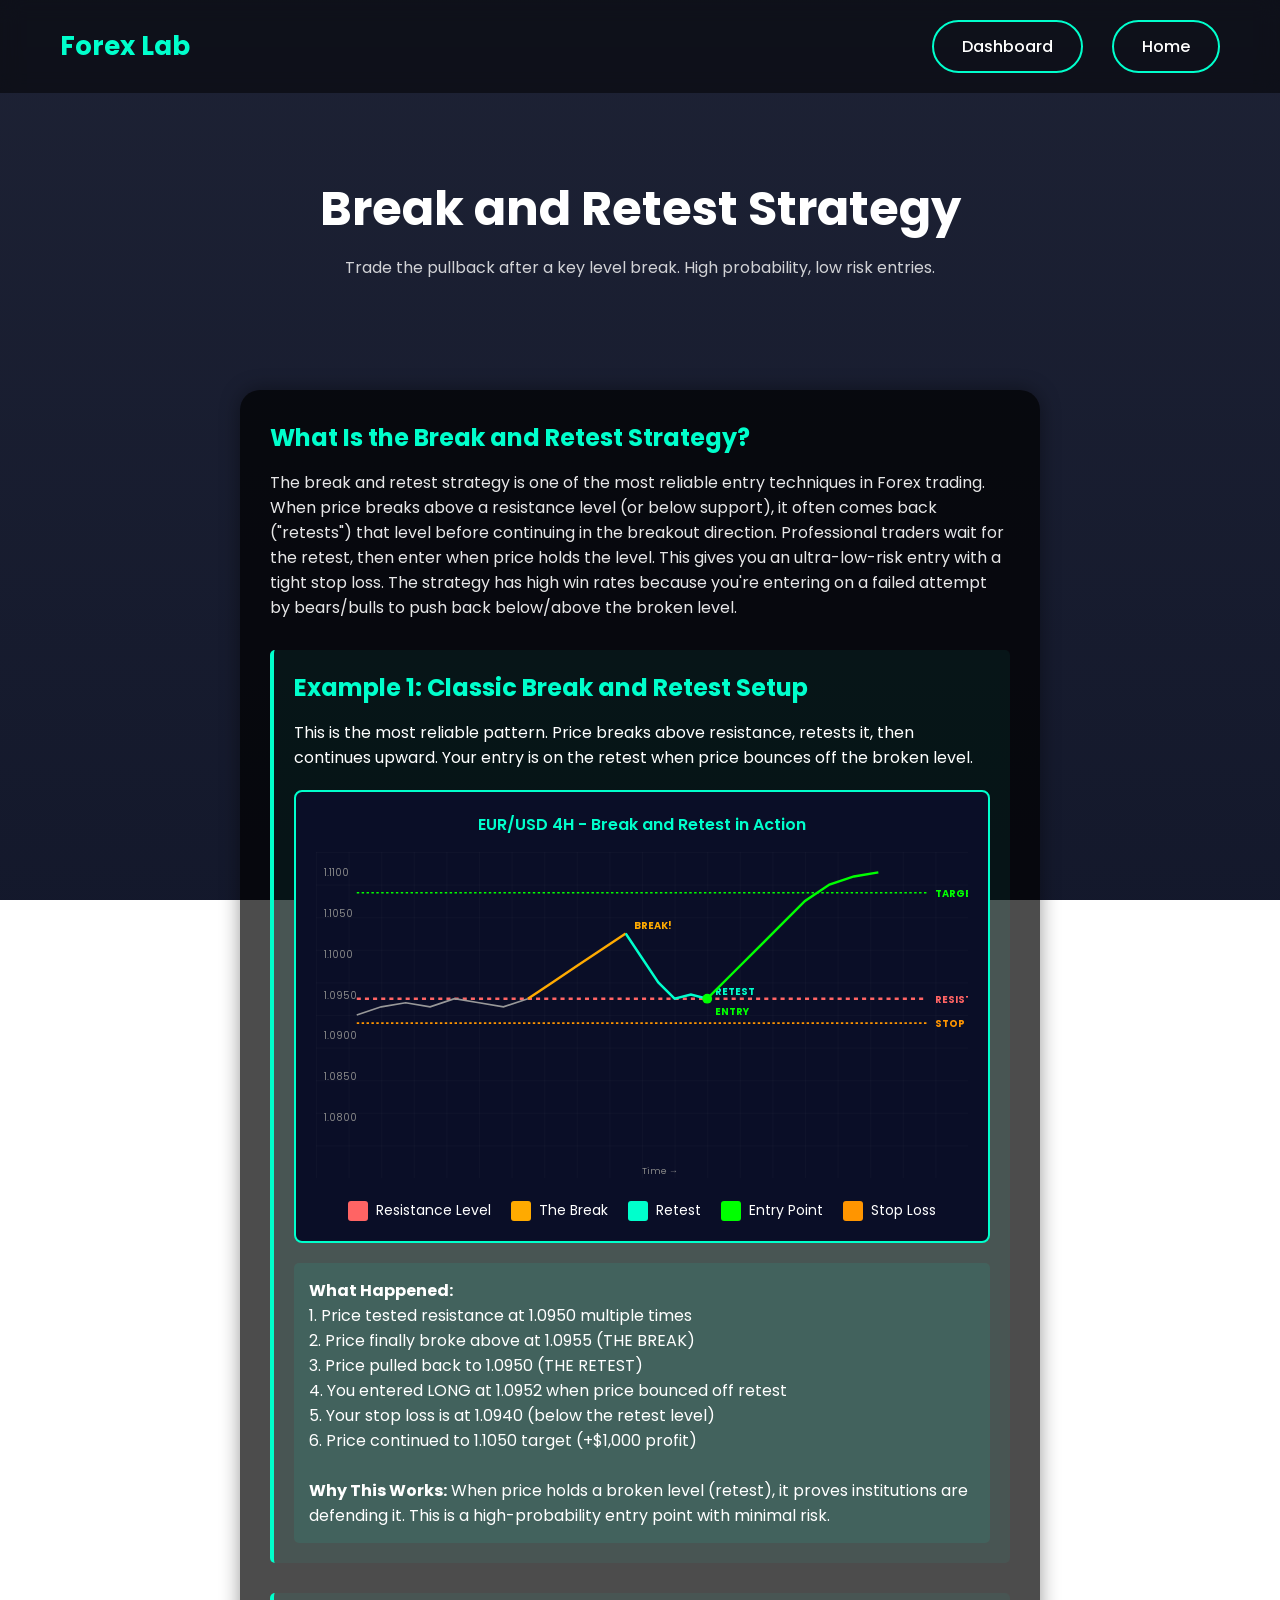
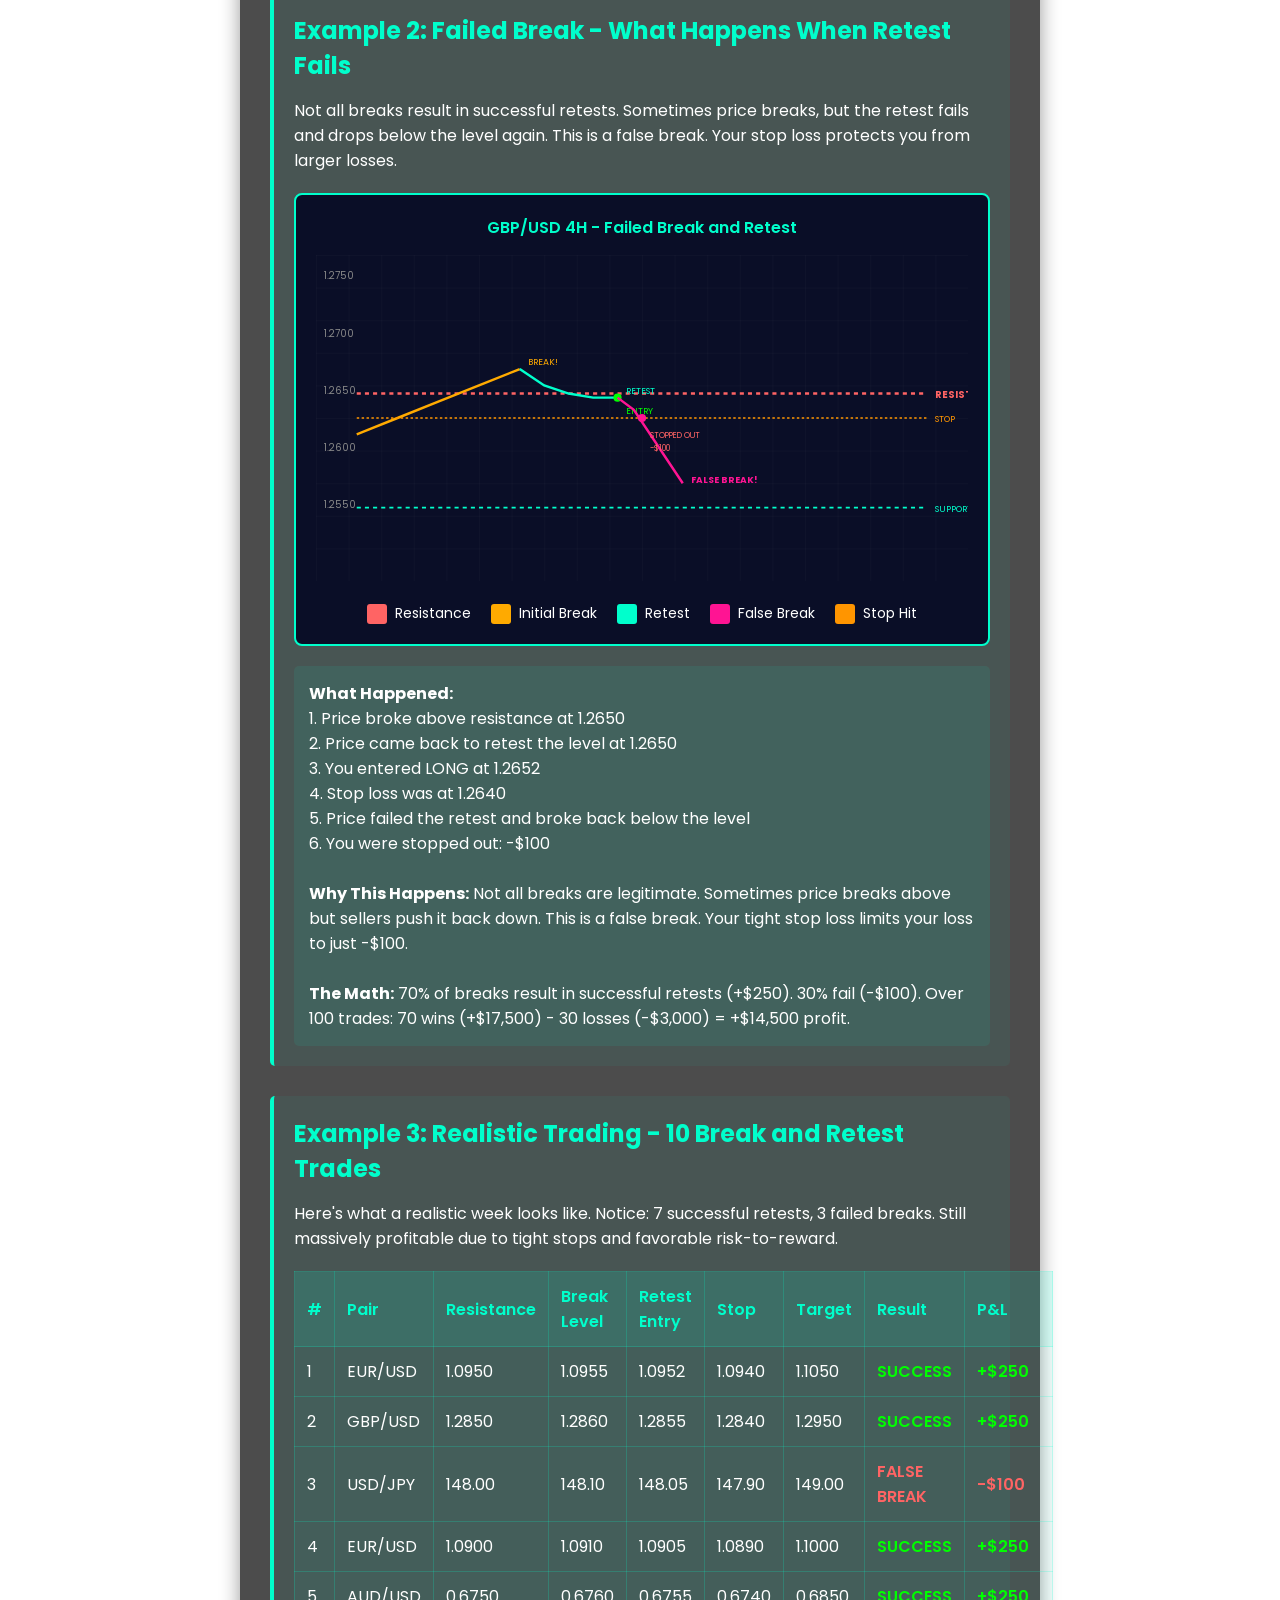
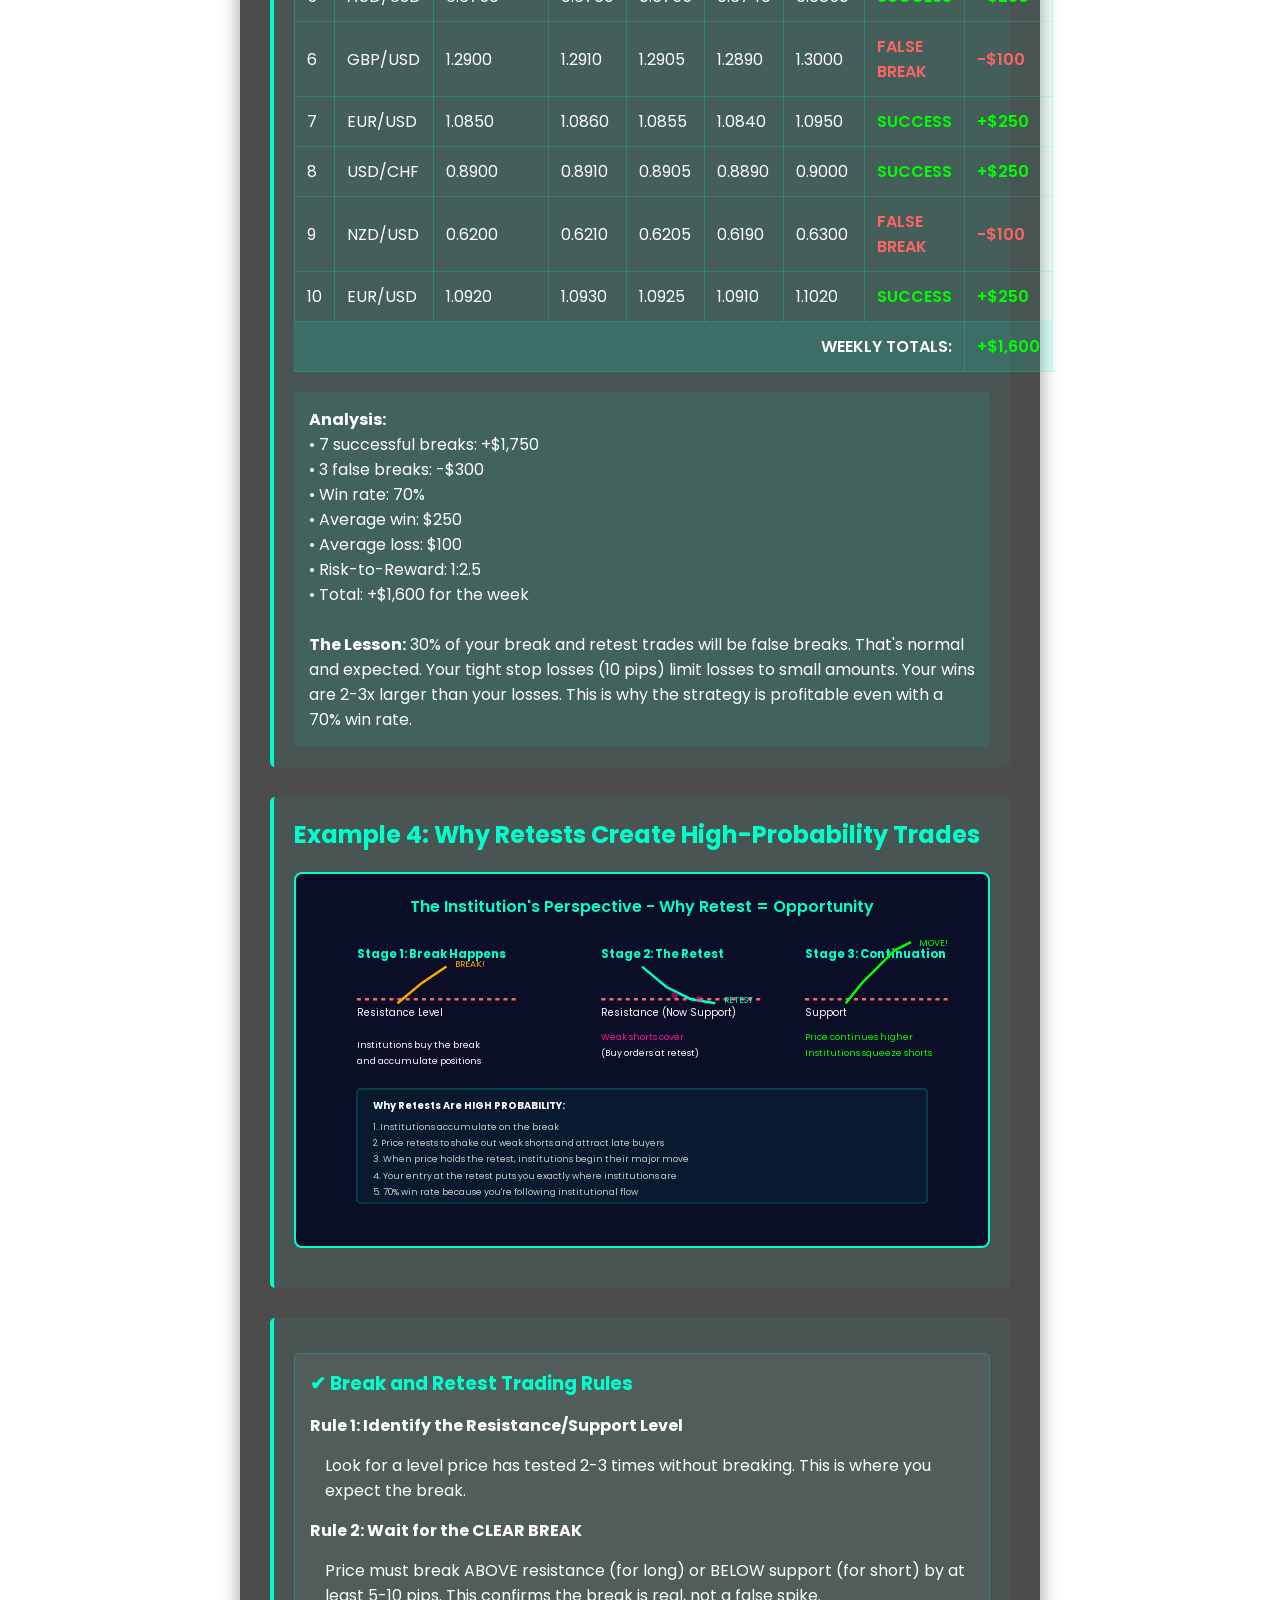
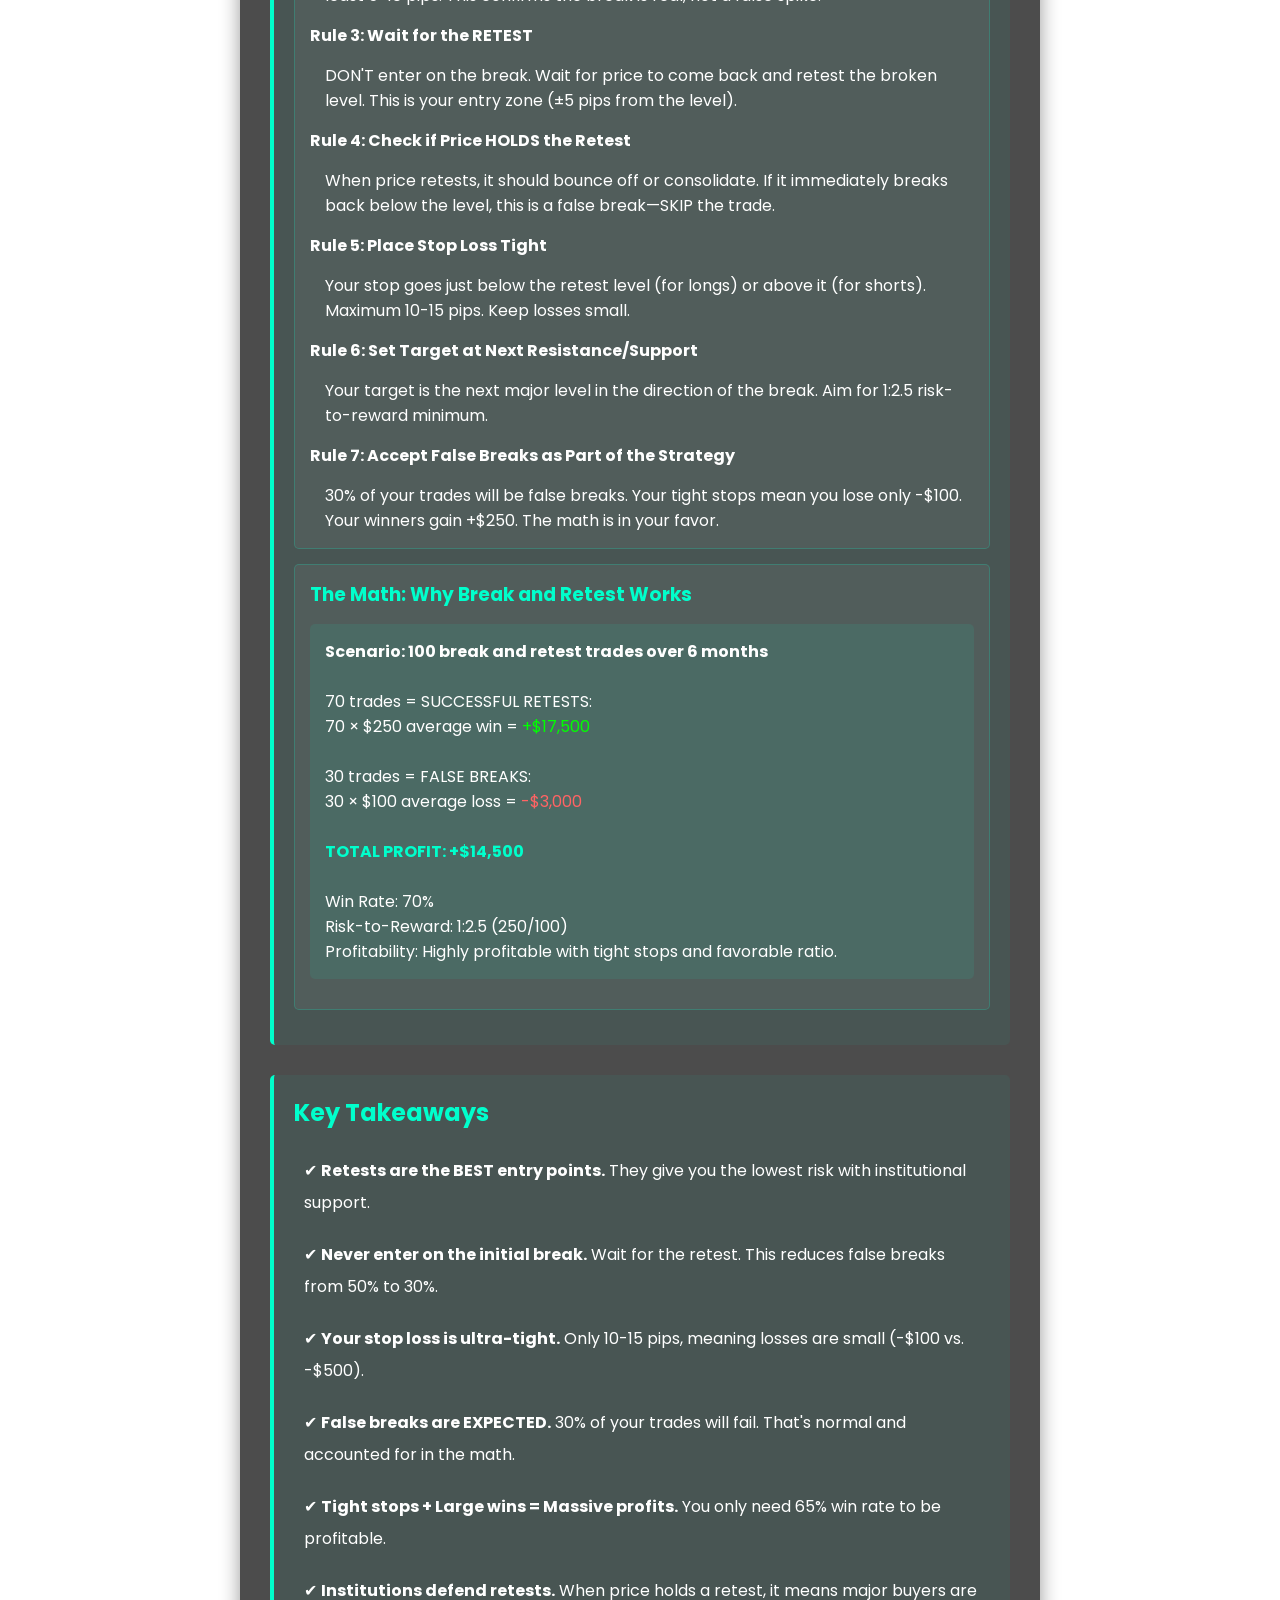
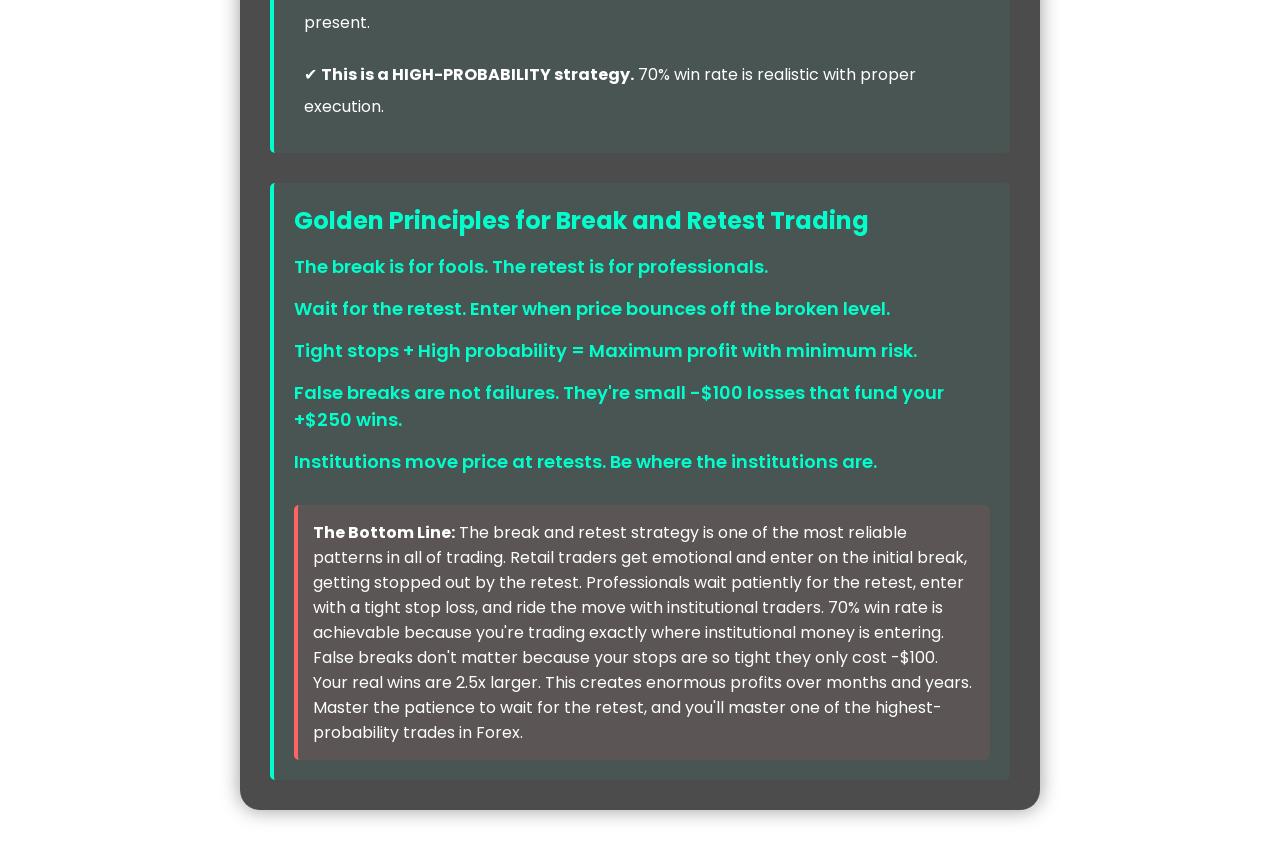
==== break-and-retest.html @ 3609d2b9 "Add files via upload" ====
<!DOCTYPE html>
<html lang="en">
<head>
<meta charset="UTF-8">
<title>Break and Retest Strategy - Forex Lab</title>
<link rel="stylesheet" href="../style.css">
<style>
    .strategy-section {
        margin-top: 30px;
        padding: 20px;
        background: rgba(0, 255, 204, 0.05);
        border-left: 4px solid #00ffcc;
        border-radius: 5px;
    }
    .strategy-card {
        background: rgba(255, 255, 255, 0.05);
        padding: 15px;
        margin: 15px 0;
        border-radius: 5px;
        border: 1px solid rgba(0, 255, 204, 0.2);
    }
    .strategy-card h3 {
        color: #00ffcc;
        margin-bottom: 10px;
    }
    .chart-container {
        background: #0a0e27;
        border: 2px solid #00ffcc;
        border-radius: 8px;
        padding: 20px;
        margin: 20px 0;
        text-align: center;
    }
    .chart-title {
        color: #00ffcc;
        font-weight: 600;
        margin-bottom: 15px;
        font-size: 16px;
    }
    .legend {
        display: flex;
        justify-content: center;
        flex-wrap: wrap;
        gap: 20px;
        margin-top: 15px;
        font-size: 14px;
    }
    .legend-item {
        display: flex;
        align-items: center;
        gap: 8px;
    }
    .legend-color {
        width: 20px;
        height: 20px;
        border-radius: 3px;
    }
    .resistance-color {
        background: #ff6464;
    }
    .break-color {
        background: #ffaa00;
    }
    .retest-color {
        background: #00ffcc;
    }
    .entry-color {
        background: #00ff00;
    }
    .stop-color {
        background: #ff9500;
    }
    .tp-color {
        background: #00ff00;
    }
    .failed-color {
        background: #ff1493;
    }
    .example-table {
        width: 100%;
        border-collapse: collapse;
        margin: 20px 0;
        background: rgba(0, 255, 204, 0.05);
        border: 1px solid rgba(0, 255, 204, 0.2);
    }
    .example-table th,
    .example-table td {
        padding: 12px;
        text-align: left;
        border: 1px solid rgba(0, 255, 204, 0.2);
    }
    .example-table th {
        background: rgba(0, 255, 204, 0.1);
        color: #00ffcc;
        font-weight: 600;
    }
    .example-table tr:hover {
        background: rgba(0, 255, 204, 0.08);
    }
    .win {
        color: #00ff00;
        font-weight: 600;
    }
    .loss {
        color: #ff6464;
        font-weight: 600;
    }
</style>
</head>

<body>

<nav class="navbar">
<h2 class="logo">Forex Lab</h2>
<div>
<a href="../dashboard.html" class="btn">Dashboard</a>
<a href="../index.html" class="btn">Home</a>
</div>
</nav>

<header>
<h1>Break and Retest Strategy</h1>
<p>Trade the pullback after a key level break. High probability, low risk entries.</p>
</header>

<section class="dashboard-container">
<div class="dashboard-card" style="width:800px; max-width:95%;">

<h2>What Is the Break and Retest Strategy?</h2>
<p style="margin-bottom:15px; opacity:0.9;">
The break and retest strategy is one of the most reliable entry techniques in Forex trading. 
When price breaks above a resistance level (or below support), it often comes back ("retests") that level 
before continuing in the breakout direction. Professional traders wait for the retest, then enter when price 
holds the level. This gives you an ultra-low-risk entry with a tight stop loss. The strategy has high win rates 
because you're entering on a failed attempt by bears/bulls to push back below/above the broken level.
</p>

<!-- VISUAL EXAMPLE 1: Basic Break and Retest -->
<div class="strategy-section">
    <h2>Example 1: Classic Break and Retest Setup</h2>
    <p style="margin-bottom: 15px;">
        This is the most reliable pattern. Price breaks above resistance, retests it, then continues upward.
        Your entry is on the retest when price bounces off the broken level.
    </p>

    <div class="chart-container">
        <div class="chart-title">EUR/USD 4H - Break and Retest in Action</div>
        <svg viewBox="0 0 800 400" style="max-width: 100%; height: auto;">
            <!-- Grid background -->
            <defs>
                <pattern id="grid" width="40" height="40" patternUnits="userSpaceOnUse">
                    <path d="M 40 0 L 0 0 0 40" fill="none" stroke="rgba(255,255,255,0.05)" stroke-width="1"/>
                </pattern>
            </defs>
            <rect width="800" height="400" fill="#0a0e27" />
            <rect width="800" height="400" fill="url(#grid)" />

            <!-- Y-axis labels -->
            <text x="10" y="30" font-size="12" fill="#888">1.1100</text>
            <text x="10" y="80" font-size="12" fill="#888">1.1050</text>
            <text x="10" y="130" font-size="12" fill="#888">1.1000</text>
            <text x="10" y="180" font-size="12" fill="#888">1.0950</text>
            <text x="10" y="230" font-size="12" fill="#888">1.0900</text>
            <text x="10" y="280" font-size="12" fill="#888">1.0850</text>
            <text x="10" y="330" font-size="12" fill="#888">1.0800</text>

            <!-- Resistance Level (Red dashed line at 1.0950) -->
            <line x1="50" y1="180" x2="750" y2="180" stroke="#ff6464" stroke-width="3" stroke-dasharray="5,5"/>
            <text x="760" y="185" font-size="12" fill="#ff6464" font-weight="bold">RESISTANCE</text>

            <!-- Price action before break (Testing resistance) -->
            <polyline points="50,200 80,190 110,185 140,190 170,180 200,185 230,190 260,180" 
                      fill="none" stroke="#999" stroke-width="2"/>

            <!-- THE BREAK (Price goes above resistance) -->
            <polyline points="260,180 290,160 320,140 350,120 380,100" 
                      fill="none" stroke="#ffaa00" stroke-width="3"/>
            <text x="390" y="95" font-size="12" fill="#ffaa00" font-weight="bold">BREAK!</text>

            <!-- Retest (Price comes back down to resistance) -->
            <polyline points="380,100 400,130 420,160 440,180 460,175 480,180" 
                      fill="none" stroke="#00ffcc" stroke-width="3"/>
            <text x="490" y="175" font-size="12" fill="#00ffcc" font-weight="bold">RETEST</text>

            <!-- Entry point (When price bounces off retest) -->
            <circle cx="480" cy="180" r="6" fill="#00ff00"/>
            <text x="490" y="200" font-size="12" fill="#00ff00" font-weight="bold">ENTRY</text>

            <!-- Stop Loss (Below the retest) -->
            <line x1="50" y1="210" x2="750" y2="210" stroke="#ff9500" stroke-width="2" stroke-dasharray="3,3"/>
            <text x="760" y="215" font-size="12" fill="#ff9500" font-weight="bold">STOP LOSS</text>

            <!-- Continuation move (Price goes to target) -->
            <polyline points="480,180 510,150 540,120 570,90 600,60 630,40 660,30 690,25" 
                      fill="none" stroke="#00ff00" stroke-width="3"/>

            <!-- Target zone -->
            <line x1="50" y1="50" x2="750" y2="50" stroke="#00ff00" stroke-width="2" stroke-dasharray="3,3"/>
            <text x="760" y="55" font-size="12" fill="#00ff00" font-weight="bold">TARGET</text>

            <!-- X-axis labels -->
            <text x="400" y="395" font-size="11" fill="#888">Time →</text>
        </svg>

        <div class="legend">
            <div class="legend-item">
                <div class="legend-color resistance-color"></div>
                <span>Resistance Level</span>
            </div>
            <div class="legend-item">
                <div class="legend-color break-color"></div>
                <span>The Break</span>
            </div>
            <div class="legend-item">
                <div class="legend-color retest-color"></div>
                <span>Retest</span>
            </div>
            <div class="legend-item">
                <div class="legend-color entry-color"></div>
                <span>Entry Point</span>
            </div>
            <div class="legend-item">
                <div class="legend-color stop-color"></div>
                <span>Stop Loss</span>
            </div>
        </div>
    </div>

    <p style="margin-top: 20px; padding: 15px; background: rgba(0, 255, 204, 0.08); border-radius: 5px;">
        <strong>What Happened:</strong><br>
        1. Price tested resistance at 1.0950 multiple times<br>
        2. Price finally broke above at 1.0955 (THE BREAK)<br>
        3. Price pulled back to 1.0950 (THE RETEST)<br>
        4. You entered LONG at 1.0952 when price bounced off retest<br>
        5. Your stop loss is at 1.0940 (below the retest level)<br>
        6. Price continued to 1.1050 target (+$1,000 profit)<br>
        <br>
        <strong>Why This Works:</strong> When price holds a broken level (retest), it proves institutions are defending it. 
        This is a high-probability entry point with minimal risk.
    </p>
</div>

<!-- VISUAL EXAMPLE 2: Failed Break (False Break) -->
<div class="strategy-section">
    <h2>Example 2: Failed Break - What Happens When Retest Fails</h2>
    <p style="margin-bottom: 15px;">
        Not all breaks result in successful retests. Sometimes price breaks, but the retest fails and drops below the level again.
        This is a false break. Your stop loss protects you from larger losses.
    </p>

    <div class="chart-container">
        <div class="chart-title">GBP/USD 4H - Failed Break and Retest</div>
        <svg viewBox="0 0 800 400" style="max-width: 100%; height: auto;">
            <defs>
                <pattern id="grid2" width="40" height="40" patternUnits="userSpaceOnUse">
                    <path d="M 40 0 L 0 0 0 40" fill="none" stroke="rgba(255,255,255,0.05)" stroke-width="1"/>
                </pattern>
            </defs>
            <rect width="800" height="400" fill="#0a0e27" />
            <rect width="800" height="400" fill="url(#grid2)" />

            <!-- Y-axis labels -->
            <text x="10" y="30" font-size="12" fill="#888">1.2750</text>
            <text x="10" y="100" font-size="12" fill="#888">1.2700</text>
            <text x="10" y="170" font-size="12" fill="#888">1.2650</text>
            <text x="10" y="240" font-size="12" fill="#888">1.2600</text>
            <text x="10" y="310" font-size="12" fill="#888">1.2550</text>

            <!-- Resistance Level -->
            <line x1="50" y1="170" x2="750" y2="170" stroke="#ff6464" stroke-width="3" stroke-dasharray="5,5"/>
            <text x="760" y="175" font-size="12" fill="#ff6464" font-weight="bold">RESISTANCE</text>

            <!-- Initial break above -->
            <polyline points="50,220 100,200 150,180 200,160 250,140" 
                      fill="none" stroke="#ffaa00" stroke-width="3"/>
            <text x="260" y="135" font-size="11" fill="#ffaa00">BREAK!</text>

            <!-- Retest back to level -->
            <polyline points="250,140 280,160 310,170 340,175 370,175" 
                      fill="none" stroke="#00ffcc" stroke-width="3"/>
            <text x="380" y="170" font-size="11" fill="#00ffcc">RETEST</text>

            <!-- Entry point -->
            <circle cx="370" cy="175" r="5" fill="#00ff00"/>
            <text x="380" y="195" font-size="11" fill="#00ff00">ENTRY</text>

            <!-- Stop Loss -->
            <line x1="50" y1="200" x2="750" y2="200" stroke="#ff9500" stroke-width="2" stroke-dasharray="3,3"/>
            <text x="760" y="205" font-size="11" fill="#ff9500">STOP</text>

            <!-- Failed break - price drops below level -->
            <polyline points="370,175 390,190 410,220 430,250 450,280" 
                      fill="none" stroke="#ff1493" stroke-width="3"/>
            <text x="460" y="280" font-size="11" fill="#ff1493" font-weight="bold">FALSE BREAK!</text>

            <!-- Stop gets hit -->
            <circle cx="400" cy="200" r="5" fill="#ff1493"/>
            <text x="410" y="225" font-size="10" fill="#ff6464">STOPPED OUT</text>
            <text x="410" y="240" font-size="10" fill="#ff6464">-$100</text>

            <!-- Support below -->
            <line x1="50" y1="310" x2="750" y2="310" stroke="#00ffcc" stroke-width="2" stroke-dasharray="5,5"/>
            <text x="760" y="315" font-size="11" fill="#00ffcc">SUPPORT</text>
        </svg>

        <div class="legend">
            <div class="legend-item">
                <div class="legend-color resistance-color"></div>
                <span>Resistance</span>
            </div>
            <div class="legend-item">
                <div class="legend-color break-color"></div>
                <span>Initial Break</span>
            </div>
            <div class="legend-item">
                <div class="legend-color retest-color"></div>
                <span>Retest</span>
            </div>
            <div class="legend-item">
                <div class="legend-color failed-color"></div>
                <span>False Break</span>
            </div>
            <div class="legend-item">
                <div class="legend-color stop-color"></div>
                <span>Stop Hit</span>
            </div>
        </div>
    </div>

    <p style="margin-top: 20px; padding: 15px; background: rgba(0, 255, 204, 0.08); border-radius: 5px;">
        <strong>What Happened:</strong><br>
        1. Price broke above resistance at 1.2650<br>
        2. Price came back to retest the level at 1.2650<br>
        3. You entered LONG at 1.2652<br>
        4. Stop loss was at 1.2640<br>
        5. Price failed the retest and broke back below the level<br>
        6. You were stopped out: -$100<br>
        <br>
        <strong>Why This Happens:</strong> Not all breaks are legitimate. Sometimes price breaks above but sellers 
        push it back down. This is a false break. Your tight stop loss limits your loss to just -$100.
        <br><br>
        <strong>The Math:</strong> 70% of breaks result in successful retests (+$250). 
        30% fail (-$100). Over 100 trades: 70 wins (+$17,500) - 30 losses (-$3,000) = +$14,500 profit.
    </p>
</div>

<!-- VISUAL EXAMPLE 3: Multiple Break and Retest Scenarios -->
<div class="strategy-section">
    <h2>Example 3: Realistic Trading - 10 Break and Retest Trades</h2>
    <p style="margin-bottom: 15px;">
        Here's what a realistic week looks like. Notice: 7 successful retests, 3 failed breaks. 
        Still massively profitable due to tight stops and favorable risk-to-reward.
    </p>

    <table class="example-table">
        <thead>
            <tr>
                <th>#</th>
                <th>Pair</th>
                <th>Resistance</th>
                <th>Break Level</th>
                <th>Retest Entry</th>
                <th>Stop</th>
                <th>Target</th>
                <th>Result</th>
                <th>P&L</th>
            </tr>
        </thead>
        <tbody>
            <tr>
                <td>1</td>
                <td>EUR/USD</td>
                <td>1.0950</td>
                <td>1.0955</td>
                <td>1.0952</td>
                <td>1.0940</td>
                <td>1.1050</td>
                <td class="win">SUCCESS</td>
                <td class="win">+$250</td>
            </tr>
            <tr>
                <td>2</td>
                <td>GBP/USD</td>
                <td>1.2850</td>
                <td>1.2860</td>
                <td>1.2855</td>
                <td>1.2840</td>
                <td>1.2950</td>
                <td class="win">SUCCESS</td>
                <td class="win">+$250</td>
            </tr>
            <tr>
                <td>3</td>
                <td>USD/JPY</td>
                <td>148.00</td>
                <td>148.10</td>
                <td>148.05</td>
                <td>147.90</td>
                <td>149.00</td>
                <td class="loss">FALSE BREAK</td>
                <td class="loss">-$100</td>
            </tr>
            <tr>
                <td>4</td>
                <td>EUR/USD</td>
                <td>1.0900</td>
                <td>1.0910</td>
                <td>1.0905</td>
                <td>1.0890</td>
                <td>1.1000</td>
                <td class="win">SUCCESS</td>
                <td class="win">+$250</td>
            </tr>
            <tr>
                <td>5</td>
                <td>AUD/USD</td>
                <td>0.6750</td>
                <td>0.6760</td>
                <td>0.6755</td>
                <td>0.6740</td>
                <td>0.6850</td>
                <td class="win">SUCCESS</td>
                <td class="win">+$250</td>
            </tr>
            <tr>
                <td>6</td>
                <td>GBP/USD</td>
                <td>1.2900</td>
                <td>1.2910</td>
                <td>1.2905</td>
                <td>1.2890</td>
                <td>1.3000</td>
                <td class="loss">FALSE BREAK</td>
                <td class="loss">-$100</td>
            </tr>
            <tr>
                <td>7</td>
                <td>EUR/USD</td>
                <td>1.0850</td>
                <td>1.0860</td>
                <td>1.0855</td>
                <td>1.0840</td>
                <td>1.0950</td>
                <td class="win">SUCCESS</td>
                <td class="win">+$250</td>
            </tr>
            <tr>
                <td>8</td>
                <td>USD/CHF</td>
                <td>0.8900</td>
                <td>0.8910</td>
                <td>0.8905</td>
                <td>0.8890</td>
                <td>0.9000</td>
                <td class="win">SUCCESS</td>
                <td class="win">+$250</td>
            </tr>
            <tr>
                <td>9</td>
                <td>NZD/USD</td>
                <td>0.6200</td>
                <td>0.6210</td>
                <td>0.6205</td>
                <td>0.6190</td>
                <td>0.6300</td>
                <td class="loss">FALSE BREAK</td>
                <td class="loss">-$100</td>
            </tr>
            <tr>
                <td>10</td>
                <td>EUR/USD</td>
                <td>1.0920</td>
                <td>1.0930</td>
                <td>1.0925</td>
                <td>1.0910</td>
                <td>1.1020</td>
                <td class="win">SUCCESS</td>
                <td class="win">+$250</td>
            </tr>
            <tr style="background: rgba(0, 255, 204, 0.1); font-weight: 600;">
                <td colspan="8" style="text-align: right;">WEEKLY TOTALS:</td>
                <td colspan="1" class="win">+$1,600</td>
            </tr>
        </tbody>
    </table>

    <p style="margin-top: 20px; padding: 15px; background: rgba(0, 255, 204, 0.08); border-radius: 5px;">
        <strong>Analysis:</strong><br>
        • 7 successful breaks: +$1,750<br>
        • 3 false breaks: -$300<br>
        • Win rate: 70%<br>
        • Average win: $250<br>
        • Average loss: $100<br>
        • Risk-to-Reward: 1:2.5<br>
        • Total: +$1,600 for the week<br>
        <br>
        <strong>The Lesson:</strong> 30% of your break and retest trades will be false breaks. That's normal and expected. 
        Your tight stop losses (10 pips) limit losses to small amounts. Your wins are 2-3x larger than your losses. 
        This is why the strategy is profitable even with a 70% win rate.
    </p>
</div>

<!-- VISUAL EXAMPLE 4: Institutional Buying at Retest -->
<div class="strategy-section">
    <h2>Example 4: Why Retests Create High-Probability Trades</h2>

    <div class="chart-container">
        <div class="chart-title">The Institution's Perspective - Why Retest = Opportunity</div>
        <svg viewBox="0 0 800 350" style="max-width: 100%; height: auto;">
            <rect width="800" height="350" fill="#0a0e27" />
            
            <!-- Stage 1: Break happens, weak hands panic sell -->
            <g>
                <text x="50" y="30" font-size="14" fill="#00ffcc" font-weight="bold">Stage 1: Break Happens</text>
                <line x1="50" y1="80" x2="250" y2="80" stroke="#ff6464" stroke-width="3" stroke-dasharray="5,5"/>
                <text x="50" y="100" font-size="12" fill="#fff">Resistance Level</text>
                
                <!-- Break above -->
                <polyline points="100,85 130,60 160,40" fill="none" stroke="#ffaa00" stroke-width="3"/>
                <text x="170" y="40" font-size="11" fill="#ffaa00">BREAK!</text>
                
                <text x="50" y="140" font-size="11" fill="#fff">Institutions buy the break</text>
                <text x="50" y="160" font-size="11" fill="#fff">and accumulate positions</text>
            </g>

            <!-- Stage 2: Retest -->
            <g>
                <text x="350" y="30" font-size="14" fill="#00ffcc" font-weight="bold">Stage 2: The Retest</text>
                <line x1="350" y1="80" x2="550" y2="80" stroke="#ff6464" stroke-width="3" stroke-dasharray="5,5"/>
                <text x="350" y="100" font-size="12" fill="#fff">Resistance (Now Support)</text>
                
                <!-- Retest back to level -->
                <polyline points="400,40 430,65 460,80 490,85" fill="none" stroke="#00ffcc" stroke-width="3"/>
                <text x="500" y="85" font-size="11" fill="#00ffcc">RETEST</text>
                
                <!-- Weak shorts panic cover -->
                <circle cx="470" cy="80" r="4" fill="#ff1493" opacity="0.5"/>
                <circle cx="440" cy="75" r="4" fill="#ff1493" opacity="0.5"/>
                <text x="350" y="130" font-size="11" fill="#ff1493">Weak shorts cover</text>
                <text x="350" y="150" font-size="11" fill="#fff">(Buy orders at retest)</text>
            </g>

            <!-- Stage 3: Continuation move -->
            <g>
                <text x="600" y="30" font-size="14" fill="#00ffcc" font-weight="bold">Stage 3: Continuation</text>
                <line x1="600" y1="80" x2="780" y2="80" stroke="#ff6464" stroke-width="3" stroke-dasharray="5,5"/>
                <text x="600" y="100" font-size="12" fill="#fff">Support</text>
                
                <!-- Continuation move -->
                <polyline points="650,85 670,60 690,40 710,20 730,10" fill="none" stroke="#00ff00" stroke-width="3"/>
                <text x="740" y="15" font-size="11" fill="#00ff00">MOVE!</text>
                
                <text x="600" y="130" font-size="11" fill="#00ff00">Price continues higher</text>
                <text x="600" y="150" font-size="11" fill="#00ff00">Institutions squeeze shorts</text>
            </g>

            <!-- Bottom explanation -->
            <rect x="50" y="190" width="700" height="140" fill="rgba(0,255,204,0.05)" stroke="rgba(0,255,204,0.2)" stroke-width="2" rx="5"/>
            <text x="70" y="215" font-size="12" fill="#fff" font-weight="bold">Why Retests Are HIGH PROBABILITY:</text>
            <text x="70" y="240" font-size="11" fill="#ccc">1. Institutions accumulate on the break</text>
            <text x="70" y="260" font-size="11" fill="#ccc">2. Price retests to shake out weak shorts and attract late buyers</text>
            <text x="70" y="280" font-size="11" fill="#ccc">3. When price holds the retest, institutions begin their major move</text>
            <text x="70" y="300" font-size="11" fill="#ccc">4. Your entry at the retest puts you exactly where institutions are</text>
            <text x="70" y="320" font-size="11" fill="#ccc">5. 70% win rate because you're following institutional flow</text>
        </svg>
    </div>
</div>

<!-- STRATEGY RULES CARD -->
<div class="strategy-section">
    <div class="strategy-card">
        <h3>✔ Break and Retest Trading Rules</h3>
        
        <p style="margin: 15px 0;"><strong>Rule 1: Identify the Resistance/Support Level</strong></p>
        <p style="margin-left: 15px;">Look for a level price has tested 2-3 times without breaking. This is where you expect the break.</p>

        <p style="margin: 15px 0;"><strong>Rule 2: Wait for the CLEAR BREAK</strong></p>
        <p style="margin-left: 15px;">Price must break ABOVE resistance (for long) or BELOW support (for short) by at least 5-10 pips. 
        This confirms the break is real, not a false spike.</p>

        <p style="margin: 15px 0;"><strong>Rule 3: Wait for the RETEST</strong></p>
        <p style="margin-left: 15px;">DON'T enter on the break. Wait for price to come back and retest the broken level. 
        This is your entry zone (±5 pips from the level).</p>

        <p style="margin: 15px 0;"><strong>Rule 4: Check if Price HOLDS the Retest</strong></p>
        <p style="margin-left: 15px;">When price retests, it should bounce off or consolidate. If it immediately breaks back below the level, 
        this is a false break—SKIP the trade.</p>

        <p style="margin: 15px 0;"><strong>Rule 5: Place Stop Loss Tight</strong></p>
        <p style="margin-left: 15px;">Your stop goes just below the retest level (for longs) or above it (for shorts). 
        Maximum 10-15 pips. Keep losses small.</p>

        <p style="margin: 15px 0;"><strong>Rule 6: Set Target at Next Resistance/Support</strong></p>
        <p style="margin-left: 15px;">Your target is the next major level in the direction of the break. 
        Aim for 1:2.5 risk-to-reward minimum.</p>

        <p style="margin: 15px 0;"><strong>Rule 7: Accept False Breaks as Part of the Strategy</strong></p>
        <p style="margin-left: 15px;">30% of your trades will be false breaks. Your tight stops mean you lose only -$100. 
        Your winners gain +$250. The math is in your favor.</p>
    </div>

    <div class="strategy-card">
        <h3>The Math: Why Break and Retest Works</h3>
        
        <p style="margin: 15px 0; padding: 15px; background: rgba(0, 255, 204, 0.08); border-radius: 5px;">
            <strong>Scenario: 100 break and retest trades over 6 months</strong><br><br>
            
            70 trades = SUCCESSFUL RETESTS:<br>
            70 × $250 average win = <span style="color: #00ff00;">+$17,500</span><br><br>
            
            30 trades = FALSE BREAKS:<br>
            30 × $100 average loss = <span style="color: #ff6464;">-$3,000</span><br><br>
            
            <strong style="color: #00ffcc; font-size: 16px;">TOTAL PROFIT: +$14,500</strong><br><br>
            
            Win Rate: 70%<br>
            Risk-to-Reward: 1:2.5 (250/100)<br>
            Profitability: Highly profitable with tight stops and favorable ratio.
        </p>
    </div>
</div>

<!-- KEY TAKEAWAYS -->
<div class="strategy-section">
    <h2>Key Takeaways</h2>

    <ul style="font-size: 16px; line-height: 2;">
        <li>✔ <strong>Retests are the BEST entry points.</strong> They give you the lowest risk with institutional support.</li>
        <li>✔ <strong>Never enter on the initial break.</strong> Wait for the retest. This reduces false breaks from 50% to 30%.</li>
        <li>✔ <strong>Your stop loss is ultra-tight.</strong> Only 10-15 pips, meaning losses are small (-$100 vs. -$500).</li>
        <li>✔ <strong>False breaks are EXPECTED.</strong> 30% of your trades will fail. That's normal and accounted for in the math.</li>
        <li>✔ <strong>Tight stops + Large wins = Massive profits.</strong> You only need 65% win rate to be profitable.</li>
        <li>✔ <strong>Institutions defend retests.</strong> When price holds a retest, it means major buyers are present.</li>
        <li>✔ <strong>This is a HIGH-PROBABILITY strategy.</strong> 70% win rate is realistic with proper execution.</li>
    </ul>
</div>

<!-- GOLDEN PRINCIPLES -->
<div class="strategy-section">
    <h2>Golden Principles for Break and Retest Trading</h2>

    <p style="font-weight:600; color:#00ffcc; font-size: 18px; margin: 15px 0;">
        The break is for fools. The retest is for professionals.
    </p>

    <p style="font-weight:600; color:#00ffcc; font-size: 18px; margin: 15px 0;">
        Wait for the retest. Enter when price bounces off the broken level.
    </p>

    <p style="font-weight:600; color:#00ffcc; font-size: 18px; margin: 15px 0;">
        Tight stops + High probability = Maximum profit with minimum risk.
    </p>

    <p style="font-weight:600; color:#00ffcc; font-size: 18px; margin: 15px 0;">
        False breaks are not failures. They're small -$100 losses that fund your +$250 wins.
    </p>

    <p style="font-weight:600; color:#00ffcc; font-size: 18px; margin: 15px 0;">
        Institutions move price at retests. Be where the institutions are.
    </p>

    <p style="margin-top: 30px; padding: 15px; background: rgba(255, 100, 100, 0.1); border-left: 4px solid #ff6464; border-radius: 5px;">
        <strong>The Bottom Line:</strong> The break and retest strategy is one of the most reliable patterns in all of trading. 
        Retail traders get emotional and enter on the initial break, getting stopped out by the retest. Professionals wait 
        patiently for the retest, enter with a tight stop loss, and ride the move with institutional traders. 70% win rate 
        is achievable because you're trading exactly where institutional money is entering. False breaks don't matter because 
        your stops are so tight they only cost -$100. Your real wins are 2.5x larger. This creates enormous profits over months 
        and years. Master the patience to wait for the retest, and you'll master one of the highest-probability trades in Forex.
    </p>
</div>

</div>
</section>

</body>
</html>
---- style.css ----
/* GOOGLE FONT */
@import url('https://fonts.googleapis.com/css2?family=Poppins:wght@300;400;600;700&display=swap');

/* RESET */
*{
margin:0;
padding:0;
box-sizing:border-box;
font-family:'Poppins', sans-serif;
}

/* BODY BACKGROUND */
body{

background:
linear-gradient(rgba(10,15,35,0.92), rgba(10,15,35,0.96)),
url("./images/chart-bg.jpg");

background-size:cover;
background-position:center;
background-attachment:fixed;

color:white;

}

/* NAVBAR */
.navbar{

display:flex;
justify-content:space-between;
align-items:center;
padding:20px 60px;

background:rgba(0,0,0,0.5);
backdrop-filter:blur(10px);

}

.logo{

color:#00ffcc;
font-size:26px;
font-weight:700;

}

/* NAV LINKS */
.navbar a{

color:white;
text-decoration:none;
margin-left:25px;
font-weight:500;
transition:0.3s;

}

.navbar a:hover{

color:#00ffcc;
text-shadow:0 0 10px #00ffcc;

}

/* HEADER */
header{

text-align:center;
padding:80px 20px 40px 20px;

}

header h1{

font-size:48px;
margin-bottom:10px;

}

header p{

opacity:0.8;
margin-bottom:20px;

}

/* BUTTONS */
.btn{

padding:12px 28px;
border:2px solid #00ffcc;
background:transparent;
color:#00ffcc;

border-radius:30px;
cursor:pointer;
transition:0.3s;

text-decoration:none;
font-weight:600;
display:inline-block;

}

.btn:hover{

background:#00ffcc;
color:black;

box-shadow:0 0 20px #00ffcc;

transform:translateY(-2px);

}

/* PRICING SECTION */
.pricing{

display:flex;
justify-content:center;
align-items:center;
gap:40px;

flex-wrap:wrap;
padding:50px 20px;

}

/* PRICING CARD */
.card{

background:rgba(0,0,0,0.7);
padding:35px;

border-radius:20px;
width:280px;

text-align:center;

transition:0.4s;

box-shadow:0 0 15px rgba(0,0,0,0.4);

}

.card:hover{

transform:translateY(-15px);

box-shadow:0 0 30px rgba(0,255,204,0.6);

}

.card h2{

color:#00ffcc;
font-size:26px;
margin-bottom:10px;

}

.card h3{

font-size:34px;
margin-bottom:10px;

}

.card p{

opacity:0.8;
margin-bottom:15px;

}

/* AUTH PAGES CONTAINER */
.auth-container{

display:flex;
justify-content:center;
align-items:center;

min-height:100vh;

padding:20px;

}

/* AUTH BOX */
.auth-box{

background:rgba(0,0,0,0.75);

padding:40px;

border-radius:20px;

width:400px;
max-width:90%;

text-align:center;

box-shadow:0 0 30px rgba(0,255,204,0.25);

backdrop-filter:blur(10px);

}

/* AUTH TITLE */
.auth-box h2{

color:#00ffcc;
margin-bottom:10px;

}

/* AUTH SUBTITLE */
.auth-subtitle{

opacity:0.7;
margin-bottom:25px;

}

/* INPUT FIELDS */
.auth-box input{

width:100%;

padding:12px;
margin:12px 0;

border:none;
border-radius:25px;

outline:none;

background:rgba(255,255,255,0.08);

color:white;

transition:0.3s;

}

/* INPUT FOCUS EFFECT */
.auth-box input:focus{

box-shadow:0 0 12px #00ffcc;

}

/* AUTH BUTTON */
.auth-btn{

width:100%;

padding:12px;

margin-top:15px;

border:2px solid #00ffcc;

background:transparent;

color:#00ffcc;

border-radius:25px;

cursor:pointer;

font-weight:600;

transition:0.3s;

}

.auth-btn:hover{

background:#00ffcc;

color:black;

box-shadow:0 0 20px #00ffcc;

}

/* SWITCH TEXT */
.switch-text{

margin-top:20px;

opacity:0.8;

}

.switch-text a{

color:#00ffcc;

text-decoration:none;

font-weight:600;

}

.switch-text a:hover{

text-shadow:0 0 10px #00ffcc;

}

/* DASHBOARD */
.dashboard-container{

display:flex;

justify-content:center;

gap:40px;

flex-wrap:wrap;

padding:50px;

}

/* DASHBOARD CARD */
.dashboard-card{

background:rgba(0,0,0,0.7);

padding:30px;

border-radius:20px;

width:300px;

transition:0.3s;

box-shadow:0 0 20px rgba(0,0,0,0.4);

}

.dashboard-card:hover{

transform:translateY(-10px);

box-shadow:0 0 25px rgba(0,255,204,0.5);

}

/* DASHBOARD TITLES */
.dashboard-card h2{

color:#00ffcc;

margin-bottom:15px;

}

/* DASHBOARD LIST */
.dashboard-card ul{

padding:0;

}

.dashboard-card li{

list-style:none;

padding:10px;

transition:0.3s;

border-radius:10px;

}

.dashboard-card li:hover{

color:#00ffcc;

padding-left:10px;

background:rgba(0,255,204,0.08);

}

.dashboard-card a {
    color: white;
    text-decoration: none;    /* removes the underline */
    display: block;
    transition: 0.3s;
}

.dashboard-card a:hover {
    color: #00ffcc;
    padding-left: 5px;
    text-shadow: 0 0 10px #00ffcc;
}

/* SCROLLBAR */
::-webkit-scrollbar{

width:8px;

}

::-webkit-scrollbar-track{

background:black;

}

::-webkit-scrollbar-thumb{

background:#00ffcc;

border-radius:10px;

}

/* MOBILE RESPONSIVE */
@media(max-width:768px){

.navbar{

padding:15px 20px;

}

header h1{

font-size:32px;

}

.card{

width:90%;

}

.auth-box{

width:95%;

}

}

/* PRICING BUTTON FIX */
.card .btn {

display:inline-block;
margin-top:15px;
width:100%;

text-align:center;

transition:all 0.3s ease;

}

/* STRONG HOVER EFFECT */
.card .btn:hover {

background:#00ffcc;
color:black;

box-shadow:0 0 25px #00ffcc;

transform:scale(1.05);

}

/* CARD HOVER ALSO AFFECT BUTTON */
.card:hover .btn{

box-shadow:0 0 15px rgba(0,255,204,0.5);

}
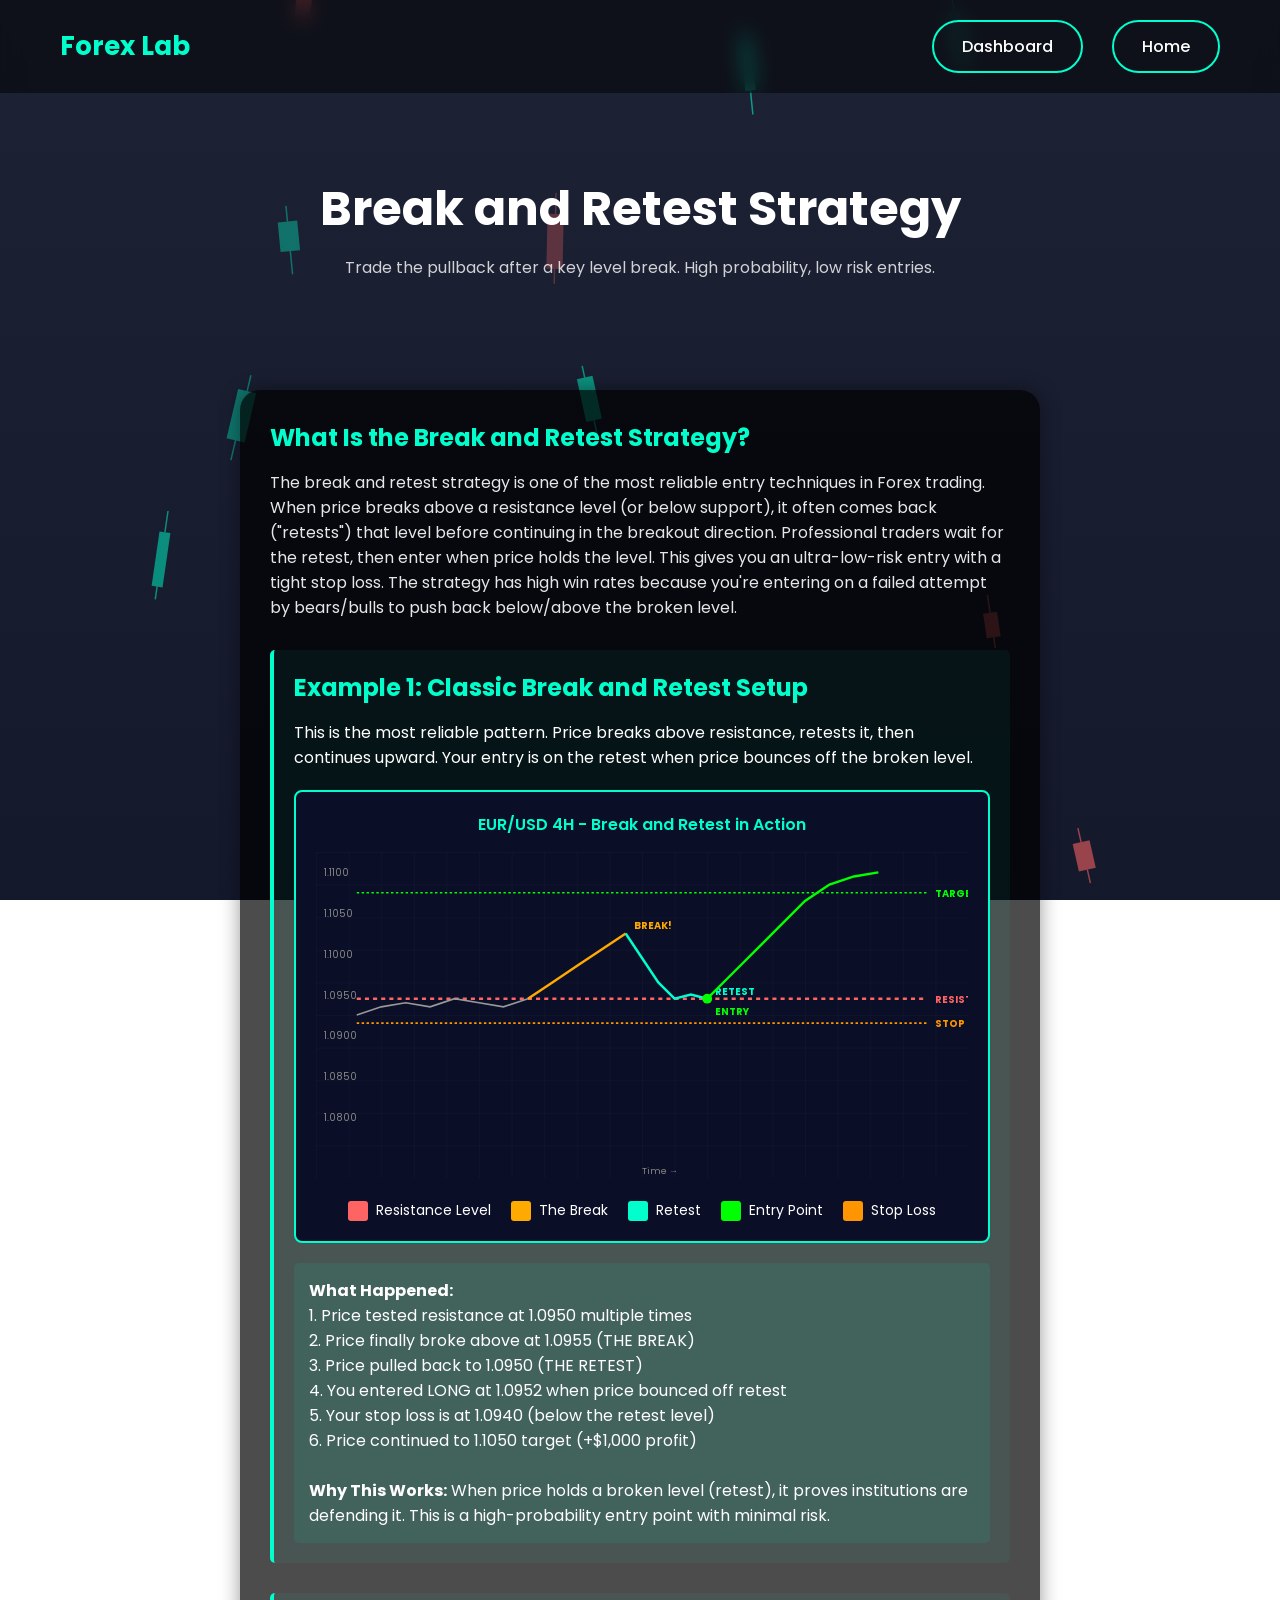
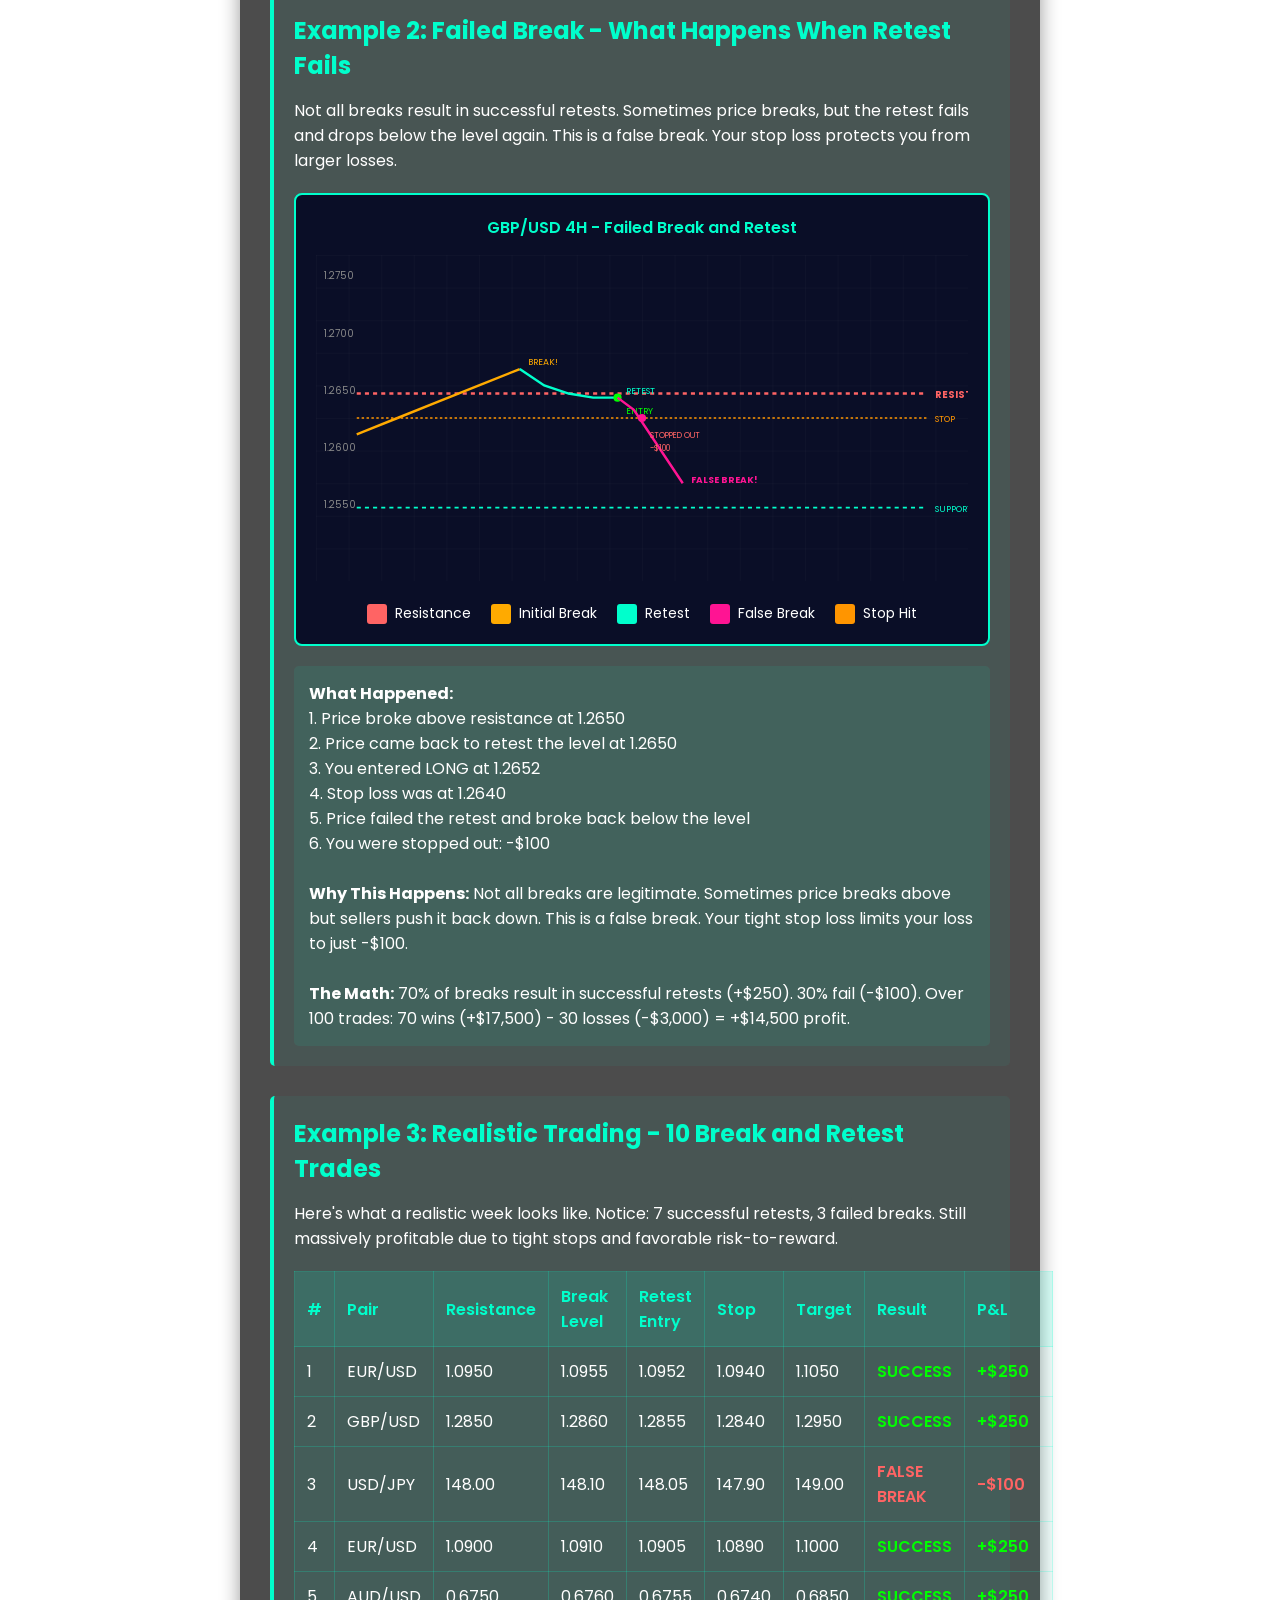
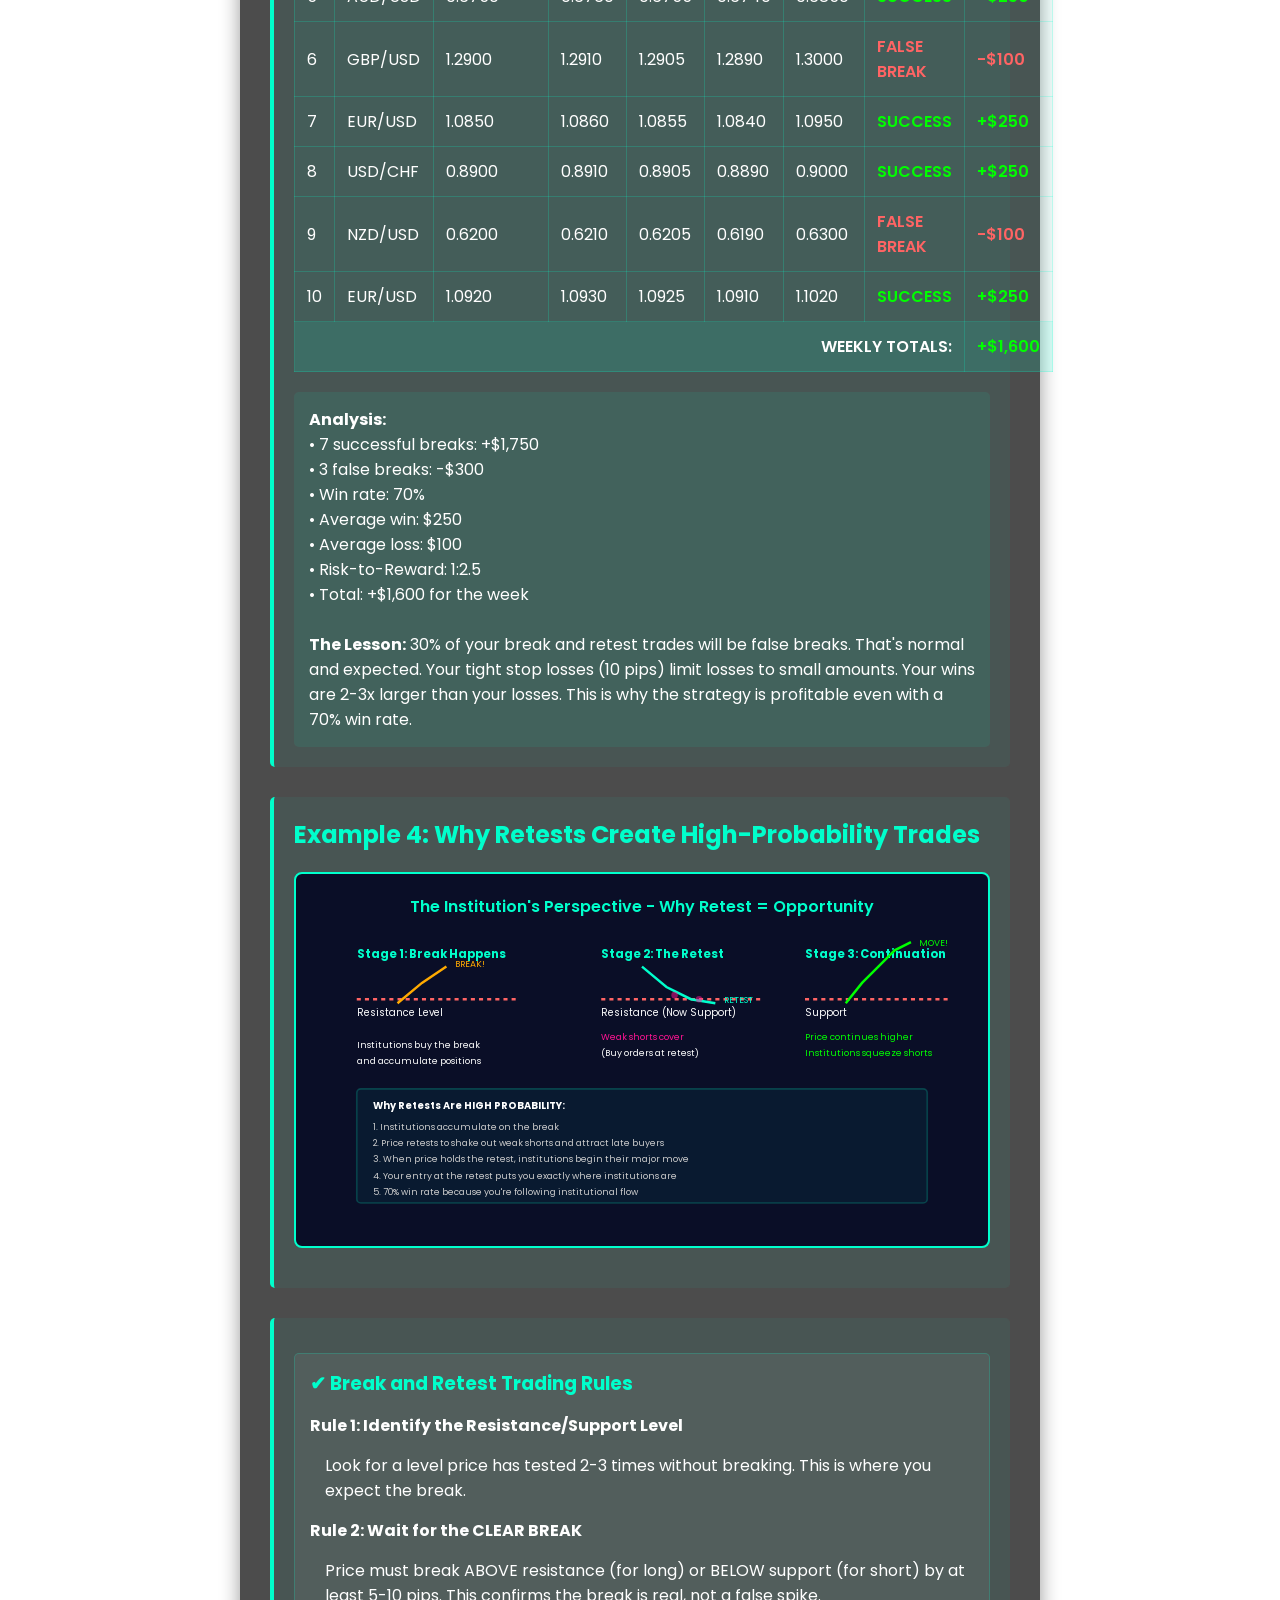
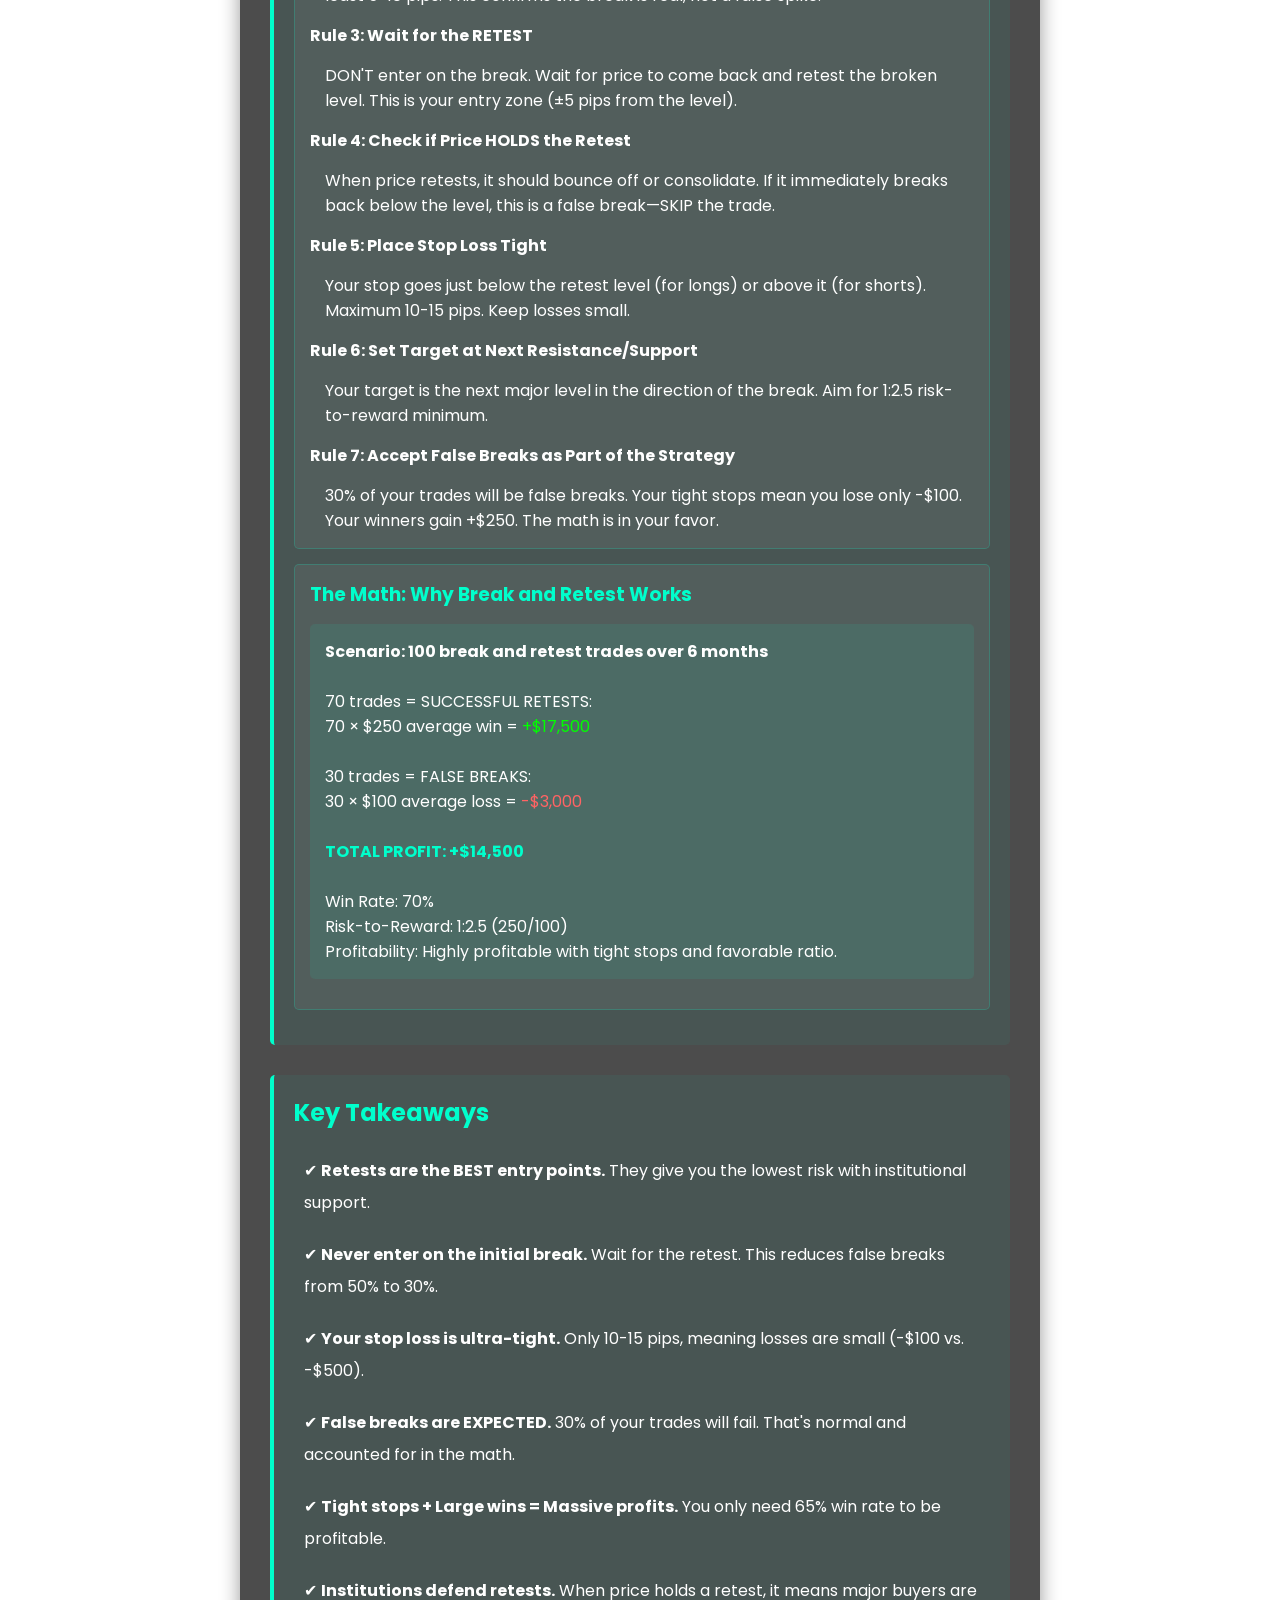
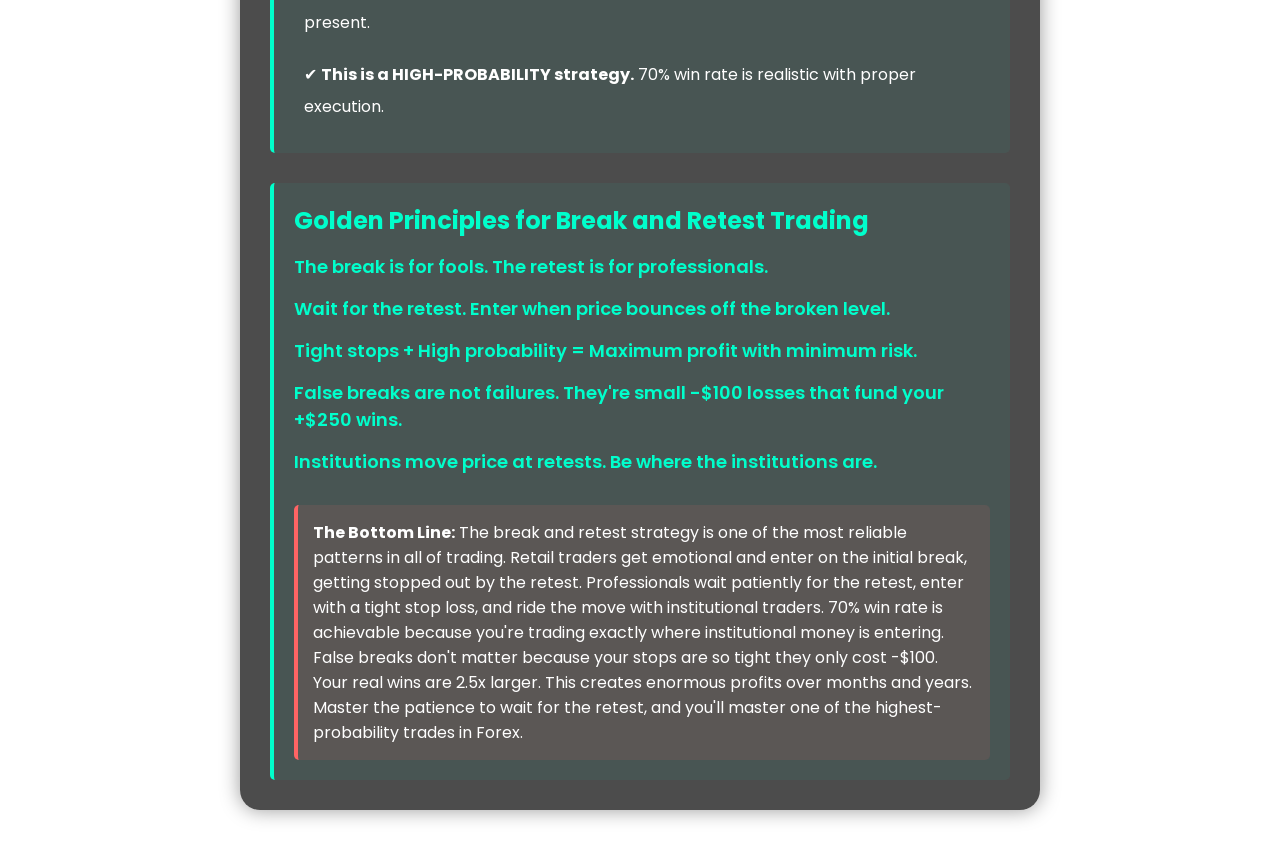
==== commit ae0f9ba9: "Update print statement from 'Hello' to 'Goodbye'" ====
--- a/break-and-retest.html
+++ b/break-and-retest.html
@@ -3,6 +3,7 @@
 <head>
 <meta charset="UTF-8">
 <title>Break and Retest Strategy - Forex Lab</title>
+<meta name="viewport" content="width=device-width, initial-scale=1.0">
 <link rel="stylesheet" href="../style.css">
 <style>
     .strategy-section {
@@ -671,6 +672,99 @@
 
 </div>
 </section>
+<!-- Falling Candlesticks Background -->
+<canvas id="candleCanvas" style="position:fixed; top:0; left:0; width:100%; height:100%; z-index:-1;"></canvas>
+
+<script>
+const canvas = document.getElementById('candleCanvas');
+const ctx = canvas.getContext('2d');
+
+canvas.width = window.innerWidth;
+canvas.height = window.innerHeight;
+
+window.addEventListener('resize', () => {
+    canvas.width = window.innerWidth;
+    canvas.height = window.innerHeight;
+});
+
+const candles = [];
+const CANDLE_COUNT = 25;
+
+function randomBetween(min, max) {
+    return Math.random() * (max - min) + min;
+}
+
+function createCandle() {
+    const isBullish = Math.random() > 0.5;
+    return {
+        x: randomBetween(0, canvas.width),
+        y: randomBetween(-300, -50),
+        speed: randomBetween(1, 3),
+        bodyHeight: randomBetween(20, 60),
+        bodyWidth: randomBetween(10, 20),
+        wickTop: randomBetween(10, 25),
+        wickBottom: randomBetween(10, 25),
+        color: isBullish ? '#00ffcc' : '#ff6464',
+        opacity: randomBetween(0.2, 0.6),
+        rotation: randomBetween(-15, 15)
+    };
+}
+
+// Initialize candles
+for (let i = 0; i < CANDLE_COUNT; i++) {
+    const candle = createCandle();
+    candle.y = randomBetween(-canvas.height, canvas.height); // spread initially
+    candles.push(candle);
+}
+
+function drawCandle(c) {
+    ctx.save();
+    ctx.globalAlpha = c.opacity;
+    ctx.translate(c.x, c.y);
+    ctx.rotate((c.rotation * Math.PI) / 180);
+
+    ctx.strokeStyle = c.color;
+    ctx.fillStyle = c.color;
+    ctx.lineWidth = 1.5;
+
+    // Top wick
+    ctx.beginPath();
+    ctx.moveTo(0, -c.bodyHeight / 2 - c.wickTop);
+    ctx.lineTo(0, -c.bodyHeight / 2);
+    ctx.stroke();
+
+    // Bottom wick
+    ctx.beginPath();
+    ctx.moveTo(0, c.bodyHeight / 2);
+    ctx.lineTo(0, c.bodyHeight / 2 + c.wickBottom);
+    ctx.stroke();
+
+    // Body
+    ctx.fillRect(-c.bodyWidth / 2, -c.bodyHeight / 2, c.bodyWidth, c.bodyHeight);
+
+    ctx.restore();
+}
+
+function animate() {
+    ctx.clearRect(0, 0, canvas.width, canvas.height);
+
+    candles.forEach((c, i) => {
+        drawCandle(c);
+        c.y += c.speed;
+
+        // Reset when off screen
+        if (c.y > canvas.height + 100) {
+            candles[i] = createCandle();
+        }
+    });
+
+    requestAnimationFrame(animate);
+}
+
+animate();
+</script>
 
 </body>
-</html>+
+</html>
+
--- a/style.css
+++ b/style.css
@@ -482,4 +482,137 @@
 
 box-shadow:0 0 15px rgba(0,255,204,0.5);
 
-}+
+}
+
+/* NAVBAR MOBILE FIX */
+@media(max-width: 768px) {
+
+    .navbar {
+        padding: 12px 15px;
+        flex-wrap: nowrap;
+    }
+
+    .logo {
+        font-size: 18px;
+        white-space: nowrap;
+    }
+
+    .navbar div {
+        display: flex;
+        align-items: center;
+        gap: 6px;
+    }
+
+    .navbar .btn {
+        padding: 6px 12px;
+        font-size: 12px;
+        margin-left: 0;
+    }
+
+    .navbar a {
+        margin-left: 0;
+        font-size: 12px;
+    }
+
+}
+
+/* FIX BLOCKQUOTE/PRE ON MOBILE */
+blockquote, pre {
+    white-space: pre-wrap;
+    word-wrap: break-word;
+    overflow-x: hidden;
+    max-width: 100%;
+    font-family: 'Poppins', sans-serif;
+    font-size: 14px;
+    line-height: 1.7;
+    padding: 15px;
+    box-sizing: border-box;
+}
+
+/* FIX CONTENT WIDTH ON MOBILE */
+@media(max-width: 768px) {
+    
+    blockquote, pre {
+        font-size: 13px;
+        padding: 10px;
+        margin: 0 10px;
+    }
+
+    p, li {
+        font-size: 14px;
+        line-height: 1.8;
+        word-wrap: break-word;
+    }
+
+}
+/* GLOBAL MOBILE FIX */
+@media(max-width: 768px) {
+
+    .dashboard-card {
+        width: 100% !important;
+        padding: 15px;
+    }
+
+    .strategy-section {
+        padding: 12px;
+    }
+
+    .strategy-section p {
+        width: 100% !important;
+        font-size: 13px;
+        line-height: 1.8;
+        word-wrap: break-word;
+    }
+
+    .example-table {
+        display: block;
+        overflow-x: auto;
+        white-space: nowrap;
+        font-size: 11px;
+    }
+
+    .example-table th,
+    .example-table td {
+        padding: 6px 8px;
+    }
+
+    .strategy-section h2 {
+        font-size: 15px;
+        line-height: 1.4;
+    }
+
+    header h1 {
+        font-size: 22px;
+    }
+
+    ul {
+        font-size: 13px !important;
+        line-height: 1.8 !important;
+        padding-left: 5px;
+    }
+
+}
+/* FULL WIDTH ON MOBILE */
+@media(max-width: 768px) {
+
+    .dashboard-container {
+        padding: 10px;
+        gap: 10px;
+    }
+
+    .dashboard-card {
+        width: 100% !important;
+        max-width: 100% !important;
+        margin: 0 !important;
+        border-radius: 10px;
+    }
+
+    section, header {
+        padding-left: 10px;
+        padding-right: 10px;
+    }
+
+}
+
+
